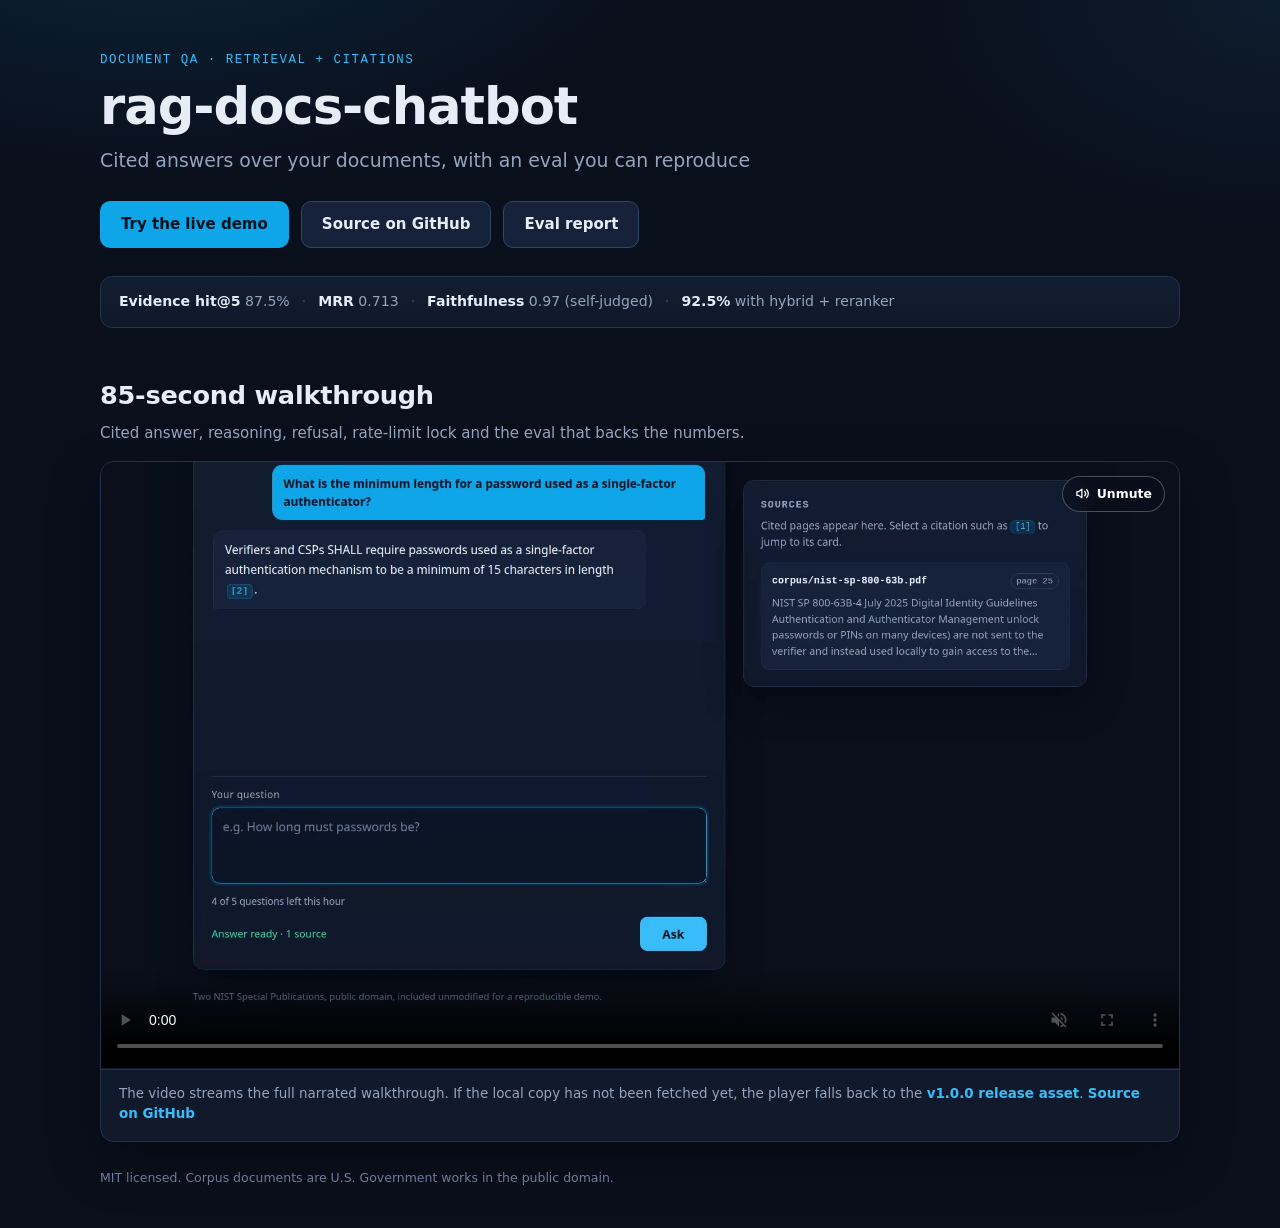
==== site/index.html @ 87f06bdf "feat: demo video tooling, README GIF and Pages demo site - scripts/demo/: record_demo.py (Playwright" ====
<!DOCTYPE html>
<html lang="en">
<head>
  <meta charset="UTF-8">
  <meta name="viewport" content="width=device-width, initial-scale=1.0">
  <title>rag-docs-chatbot</title>
  <meta name="description" content="Cited answers over your documents, with an eval you can reproduce. A document-QA app with retrieval, citations, refusals and a 40-question golden set.">
  <meta name="theme-color" content="#0a0f1c">
  <link rel="canonical" href="https://willowvibe.github.io/rag-docs-chatbot/">
  <meta property="og:type" content="website">
  <meta property="og:site_name" content="rag-docs-chatbot">
  <meta property="og:title" content="rag-docs-chatbot">
  <meta property="og:description" content="Cited answers over your documents, with an eval you can reproduce.">
  <meta property="og:url" content="https://willowvibe.github.io/rag-docs-chatbot/">
  <meta property="og:image" content="https://willowvibe.github.io/rag-docs-chatbot/assets/rag-docs-chatbot-demo-poster.jpg">
  <style>
    :root {
      --bg: #0a0f1c;
      --surface: #111a2c;
      --surface-raised: #162239;
      --field: #0b1526;
      --border: #23324d;
      --border-strong: #31456a;
      --text: #e6edf7;
      --muted: #93a4bf;
      --primary: #0ea5e9;
      --primary-strong: #38bdf8;
      --primary-soft: rgba(14, 165, 233, 0.14);
      --success: #34d399;
      --radius: 14px;
      --shadow: 0 18px 50px rgba(0, 0, 0, 0.35);
      --font: ui-sans-serif, system-ui, -apple-system, "Segoe UI", Roboto, Helvetica, Arial, sans-serif;
      --mono: ui-monospace, SFMono-Regular, Menlo, Consolas, "Liberation Mono", monospace;
    }

    *, *::before, *::after { box-sizing: border-box; }

    html {
      color-scheme: dark;
      scroll-behavior: smooth;
    }

    body {
      margin: 0;
      min-height: 100vh;
      padding: clamp(20px, 4vw, 56px) clamp(16px, 4vw, 48px) 40px;
      background:
        radial-gradient(900px 500px at 12% -10%, rgba(14, 165, 233, 0.16), transparent 60%),
        radial-gradient(700px 420px at 100% 0%, rgba(56, 189, 248, 0.08), transparent 55%),
        var(--bg);
      color: var(--text);
      font-family: var(--font);
      line-height: 1.55;
      -webkit-font-smoothing: antialiased;
    }

    a { color: var(--primary-strong); }

    :focus-visible {
      outline: 3px solid var(--primary-strong);
      outline-offset: 3px;
      border-radius: 6px;
    }

    .skip-link {
      position: absolute;
      left: 16px;
      top: -60px;
      z-index: 10;
      padding: 10px 14px;
      border-radius: 8px;
      background: var(--primary);
      color: #04121f;
      font-weight: 600;
      text-decoration: none;
    }

    .skip-link:focus { top: 16px; }

    .page {
      width: min(1080px, 100%);
      margin-inline: auto;
    }

    .masthead {
      margin-bottom: clamp(24px, 4vw, 40px);
    }

    .eyebrow {
      margin: 0 0 8px;
      color: var(--primary-strong);
      font-family: var(--mono);
      font-size: 0.78rem;
      letter-spacing: 0.12em;
      text-transform: uppercase;
    }

    h1 {
      margin: 0;
      font-size: clamp(2rem, 5vw, 3.2rem);
      line-height: 1.08;
      letter-spacing: -0.02em;
    }

    .lede {
      max-width: 62ch;
      margin: 12px 0 0;
      color: var(--muted);
      font-size: clamp(1rem, 1.6vw, 1.18rem);
      text-wrap: balance;
    }

    .actions {
      display: flex;
      flex-wrap: wrap;
      gap: 12px;
      margin-top: 26px;
    }

    .btn {
      display: inline-flex;
      align-items: center;
      justify-content: center;
      gap: 8px;
      padding: 11px 20px;
      border: 1px solid transparent;
      border-radius: 10px;
      font-size: 0.94rem;
      font-weight: 650;
      text-decoration: none;
      transition: background-color 120ms ease, border-color 120ms ease, transform 120ms ease;
    }

    .btn:hover { transform: translateY(-1px); }

    .btn-primary {
      background: var(--primary);
      color: #04121f;
    }

    .btn-primary:hover { background: var(--primary-strong); }

    .btn-secondary {
      border-color: var(--border-strong);
      background: var(--surface-raised);
      color: var(--text);
    }

    .btn-secondary:hover { border-color: var(--primary); }

    .results {
      display: flex;
      flex-wrap: wrap;
      gap: 8px 10px;
      align-items: center;
      margin: 28px 0 0;
      padding: 14px 18px;
      border: 1px solid var(--border);
      border-radius: 12px;
      background: linear-gradient(180deg, rgba(22, 34, 57, 0.72), rgba(17, 26, 44, 0.92));
      color: var(--muted);
      font-size: 0.88rem;
    }

    .results strong {
      color: var(--text);
      font-weight: 650;
    }

    .results .sep {
      color: var(--border-strong);
      font-family: var(--mono);
    }

    .demo-section {
      margin-top: clamp(28px, 5vw, 48px);
    }

    .section-head {
      margin-bottom: 16px;
    }

    .section-head h2 {
      margin: 0;
      font-size: clamp(1.25rem, 2.2vw, 1.6rem);
      letter-spacing: -0.01em;
    }

    .section-head p {
      margin: 6px 0 0;
      color: var(--muted);
      font-size: 0.94rem;
    }

    .demo-figure {
      margin: 0;
      border: 1px solid var(--border);
      border-radius: var(--radius);
      background: linear-gradient(180deg, rgba(22, 34, 57, 0.72), rgba(17, 26, 44, 0.92));
      box-shadow: var(--shadow);
      overflow: hidden;
    }

    .demo-frame {
      position: relative;
      aspect-ratio: 16 / 9;
      overflow: hidden;
      background: #0b1526;
    }

    .demo-video {
      display: block;
      width: 100%;
      height: 100%;
      object-fit: cover;
      background: #0b1526;
    }

    .play-overlay {
      position: absolute;
      inset: 0;
      display: flex;
      align-items: center;
      justify-content: center;
      background: radial-gradient(circle at center, rgba(10, 15, 28, 0.42), rgba(10, 15, 28, 0.05) 62%);
      pointer-events: none;
    }

    .play-overlay[hidden] { display: none; }

    .play-button {
      display: flex;
      flex-direction: column;
      align-items: center;
      gap: 10px;
      padding: 0;
      border: 0;
      background: none;
      color: #fff;
      cursor: pointer;
      pointer-events: auto;
    }

    .play-circle {
      display: flex;
      align-items: center;
      justify-content: center;
      width: 74px;
      height: 74px;
      border-radius: 50%;
      background: rgba(230, 237, 247, 0.96);
      color: #04121f;
      box-shadow: 0 18px 40px -12px rgba(0, 0, 0, 0.7);
      transition: transform 120ms ease, background-color 120ms ease;
    }

    .play-button:hover .play-circle {
      transform: scale(1.06);
      background: #fff;
    }

    .play-circle svg { margin-left: 3px; }

    .play-text {
      padding: 5px 12px;
      border-radius: 999px;
      background: rgba(10, 15, 28, 0.66);
      -webkit-backdrop-filter: blur(4px);
      backdrop-filter: blur(4px);
      font-size: 0.83rem;
      font-weight: 600;
      text-shadow: 0 1px 8px rgba(0, 0, 0, 0.7);
    }

    .unmute-btn {
      position: absolute;
      top: 14px;
      right: 14px;
      display: inline-flex;
      align-items: center;
      gap: 7px;
      padding: 7px 12px;
      border: 1px solid rgba(230, 237, 247, 0.28);
      border-radius: 999px;
      background: rgba(10, 15, 28, 0.66);
      -webkit-backdrop-filter: blur(6px);
      backdrop-filter: blur(6px);
      color: #fff;
      font: inherit;
      font-size: 0.78rem;
      font-weight: 600;
      cursor: pointer;
      transition: background-color 120ms ease;
    }

    .unmute-btn:hover { background: rgba(10, 15, 28, 0.86); }
    .unmute-btn[hidden] { display: none; }

    .demo-figure figcaption {
      padding: 14px 18px 16px;
      border-top: 1px solid var(--border);
      color: var(--muted);
      font-size: 0.84rem;
    }

    .demo-figure figcaption a {
      color: var(--primary-strong);
      font-weight: 600;
      text-decoration: none;
    }

    .demo-figure figcaption a:hover { text-decoration: underline; }

    .footnote {
      width: min(1080px, 100%);
      margin: 26px auto 0;
      color: #6b7c99;
      font-size: 0.78rem;
    }

    .footnote p { margin: 0; }

    @media (max-width: 640px) {
      .actions .btn { flex: 1 1 100%; }

      .demo-frame { aspect-ratio: 16 / 10; }

      .play-circle { width: 62px; height: 62px; }

      .unmute-btn { top: 10px; right: 10px; padding: 6px 10px; font-size: 0.72rem; }
    }

    @media (prefers-reduced-motion: reduce) {
      html { scroll-behavior: auto; }

      *, *::before, *::after {
        animation-duration: 0.001ms !important;
        animation-iteration-count: 1 !important;
        transition-duration: 0.001ms !important;
      }
    }
  </style>
</head>
<body>
  <a class="skip-link" href="#demo">Skip to the demo</a>

  <main class="page">
    <header class="masthead">
      <p class="eyebrow">Document QA &middot; retrieval + citations</p>
      <h1>rag-docs-chatbot</h1>
      <p class="lede">Cited answers over your documents, with an eval you can reproduce</p>

      <div class="actions">
        <a class="btn btn-primary" href="https://rag-docs-chatbot-three.vercel.app">Try the live demo</a>
        <a class="btn btn-secondary" href="https://github.com/willowvibe/rag-docs-chatbot">Source on GitHub</a>
        <a class="btn btn-secondary" href="https://github.com/willowvibe/rag-docs-chatbot/blob/main/eval/report.md">Eval report</a>
      </div>

      <div class="results" role="note" aria-label="Evaluation results">
        <span><strong>Evidence hit@5</strong> 87.5%</span>
        <span class="sep" aria-hidden="true">&middot;</span>
        <span><strong>MRR</strong> 0.713</span>
        <span class="sep" aria-hidden="true">&middot;</span>
        <span><strong>Faithfulness</strong> 0.97 (self-judged)</span>
        <span class="sep" aria-hidden="true">&middot;</span>
        <span><strong>92.5%</strong> with hybrid + reranker</span>
      </div>
    </header>

    <section id="demo" class="demo-section" aria-labelledby="demo-title">
      <div class="section-head">
        <h2 id="demo-title">85-second walkthrough</h2>
        <p>Cited answer, reasoning, refusal, rate-limit lock and the eval that backs the numbers.</p>
      </div>

      <figure class="demo-figure">
        <div class="demo-frame" id="demo-frame">
          <video
            class="demo-video"
            id="demo-video"
            autoplay
            muted
            playsinline
            controls
            preload="auto"
            poster="assets/rag-docs-chatbot-demo-poster.jpg"
            aria-label="Narrated rag-docs-chatbot walkthrough">
            <source src="assets/rag-docs-chatbot-demo.mp4" type="video/mp4">
            <source src="https://github.com/willowvibe/rag-docs-chatbot/releases/download/v1.0.0/rag-docs-chatbot-demo.mp4" type="video/mp4">
            Your browser cannot play this video.
            <a href="https://github.com/willowvibe/rag-docs-chatbot/releases/download/v1.0.0/rag-docs-chatbot-demo.mp4">Download the demo from the v1.0.0 release.</a>
          </video>

          <div class="play-overlay" id="play-overlay">
            <button class="play-button" id="play-button" type="button" aria-label="Play the demo with audio">
              <span class="play-circle">
                <svg width="26" height="26" viewBox="0 0 24 24" aria-hidden="true"><path d="M7 4.5v15l13-7.5-13-7.5Z" fill="currentColor"/></svg>
              </span>
              <span class="play-text">Play demo</span>
            </button>
          </div>

          <button class="unmute-btn" id="unmute-btn" type="button" aria-label="Unmute demo audio" hidden>
            <svg width="15" height="15" viewBox="0 0 24 24" fill="none" stroke="currentColor" stroke-width="2" stroke-linecap="round" stroke-linejoin="round" aria-hidden="true">
              <path d="M11 5 6 9H3v6h3l5 4V5Z"/>
              <path d="M15.5 8.5a5 5 0 0 1 0 7"/>
              <path d="M18.5 5.5a9 9 0 0 1 0 13"/>
            </svg>
            Unmute
          </button>
        </div>
        <figcaption>
          The video streams the full narrated walkthrough. If the local copy has not been
          fetched yet, the player falls back to the
          <a href="https://github.com/willowvibe/rag-docs-chatbot/releases/download/v1.0.0/rag-docs-chatbot-demo.mp4">v1.0.0 release asset</a>.
          <a href="https://github.com/willowvibe/rag-docs-chatbot">Source on GitHub</a>
        </figcaption>
      </figure>
    </section>
  </main>

  <footer class="footnote">
    <p>MIT licensed. Corpus documents are U.S. Government works in the public domain.</p>
  </footer>

  <script>
    (function () {
      'use strict';

      var video = document.getElementById('demo-video');
      if (!video) { return; }

      var frame = document.getElementById('demo-frame');
      var playOverlay = document.getElementById('play-overlay');
      var playButton = document.getElementById('play-button');
      var unmuteButton = document.getElementById('unmute-btn');
      var motionQuery = window.matchMedia ? window.matchMedia('(prefers-reduced-motion: reduce)') : null;
      var observer = null;

      function isPaused() {
        return video.paused || video.ended;
      }

      function syncPlayerState() {
        var paused = isPaused();
        if (playOverlay) { playOverlay.hidden = !paused; }
        if (unmuteButton) { unmuteButton.hidden = !(video.muted && !paused); }
        if (frame) { frame.classList.toggle('is-playing', !paused); }
      }

      function playVideo() {
        var attempt = video.play();
        if (attempt && typeof attempt.catch === 'function') {
          attempt.catch(function () { syncPlayerState(); });
        }
      }

      function stopAutoplay() {
        if (observer) {
          observer.disconnect();
          observer = null;
        }
        video.pause();
        syncPlayerState();
      }

      function startAutoplay() {
        if (observer) { return; }
        playVideo();
        if (typeof IntersectionObserver !== 'function') { return; }
        observer = new IntersectionObserver(function (entries) {
          entries.forEach(function (entry) {
            if (entry.isIntersecting) {
              playVideo();
            } else {
              video.pause();
            }
          });
        }, { threshold: 0.25 });
        observer.observe(video);
      }

      function playWithSound() {
        video.muted = false;
        video.volume = 1;
        playVideo();
        syncPlayerState();
      }

      if (playButton) {
        playButton.addEventListener('click', playWithSound);
      }

      if (unmuteButton) {
        unmuteButton.addEventListener('click', playWithSound);
      }

      ['play', 'pause', 'ended', 'volumechange', 'loadedmetadata'].forEach(function (eventName) {
        video.addEventListener(eventName, syncPlayerState);
      });

      function applyMotionPreference() {
        if (motionQuery && motionQuery.matches) {
          video.autoplay = false;
          stopAutoplay();
        } else {
          startAutoplay();
        }
      }

      applyMotionPreference();
      syncPlayerState();

      if (motionQuery) {
        if (typeof motionQuery.addEventListener === 'function') {
          motionQuery.addEventListener('change', applyMotionPreference);
        } else if (typeof motionQuery.addListener === 'function') {
          motionQuery.addListener(applyMotionPreference);
        }
      }
    })();
  </script>
</body>
</html>
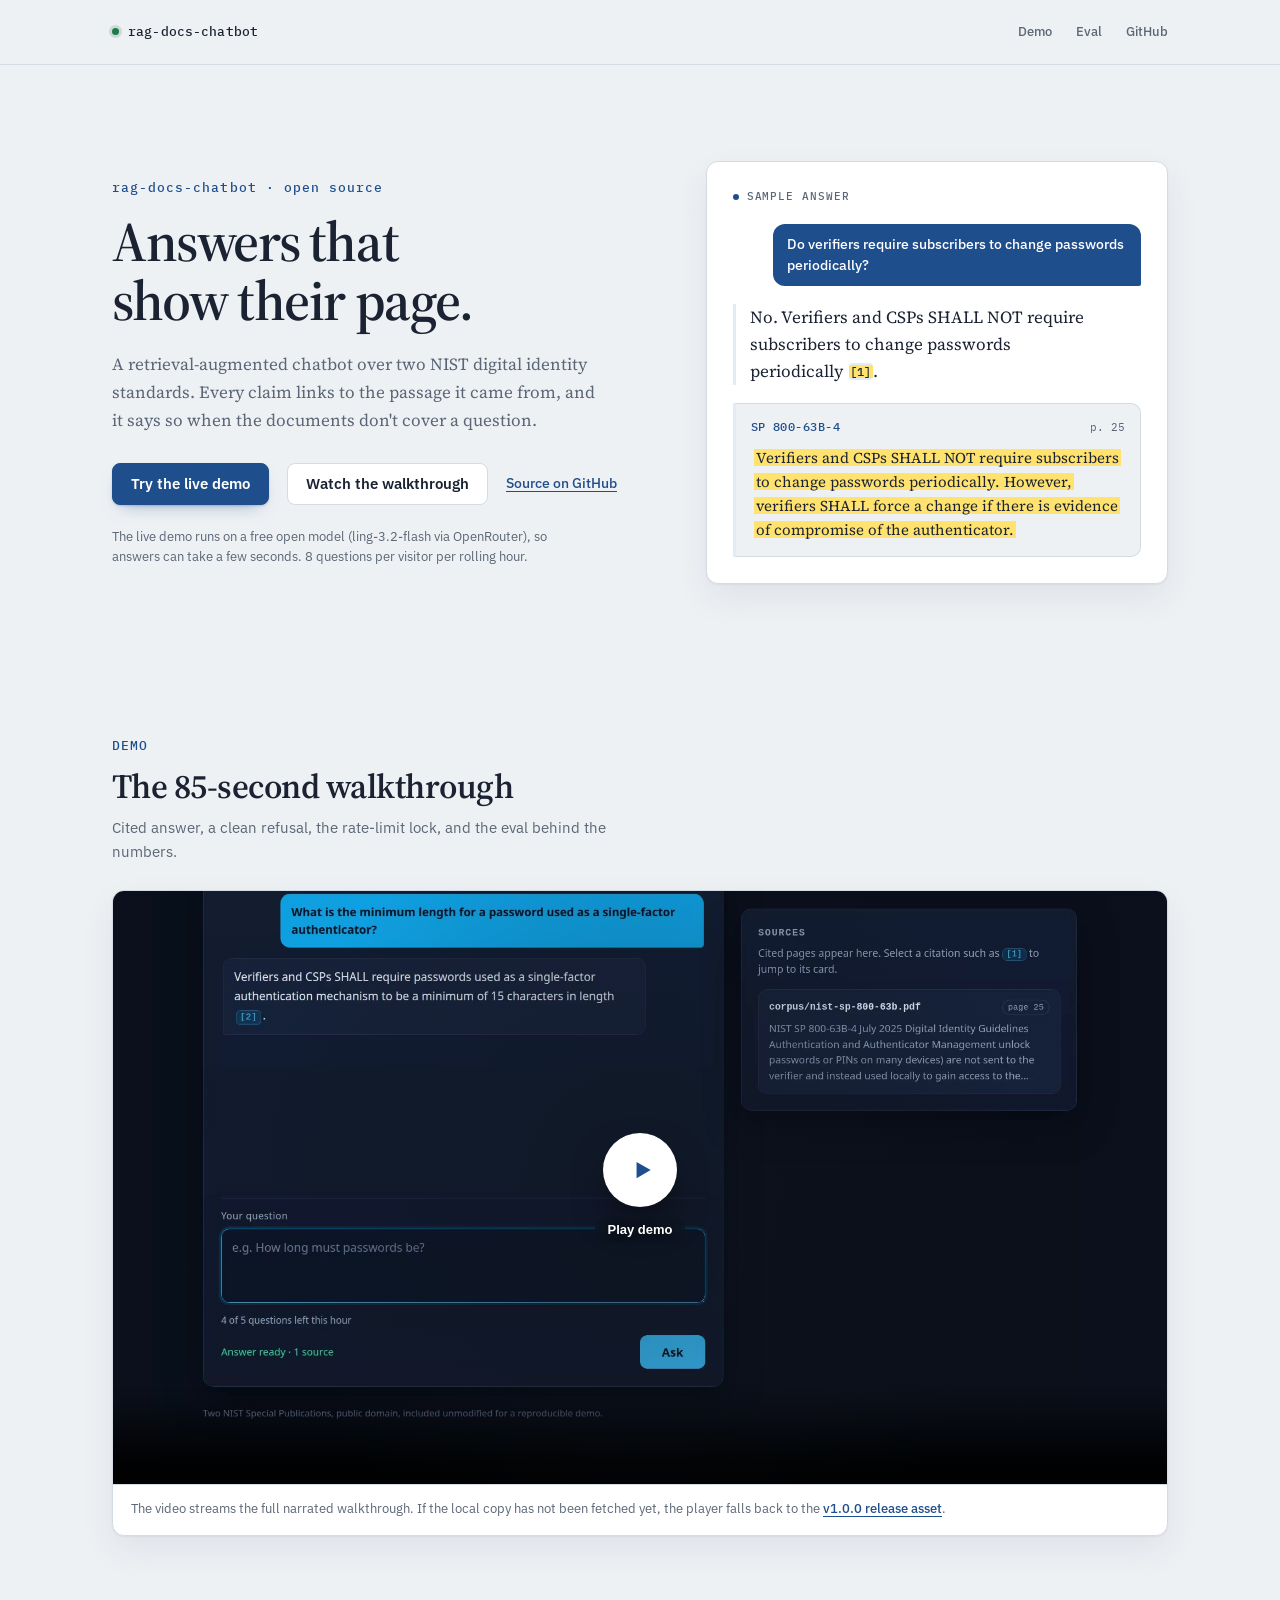
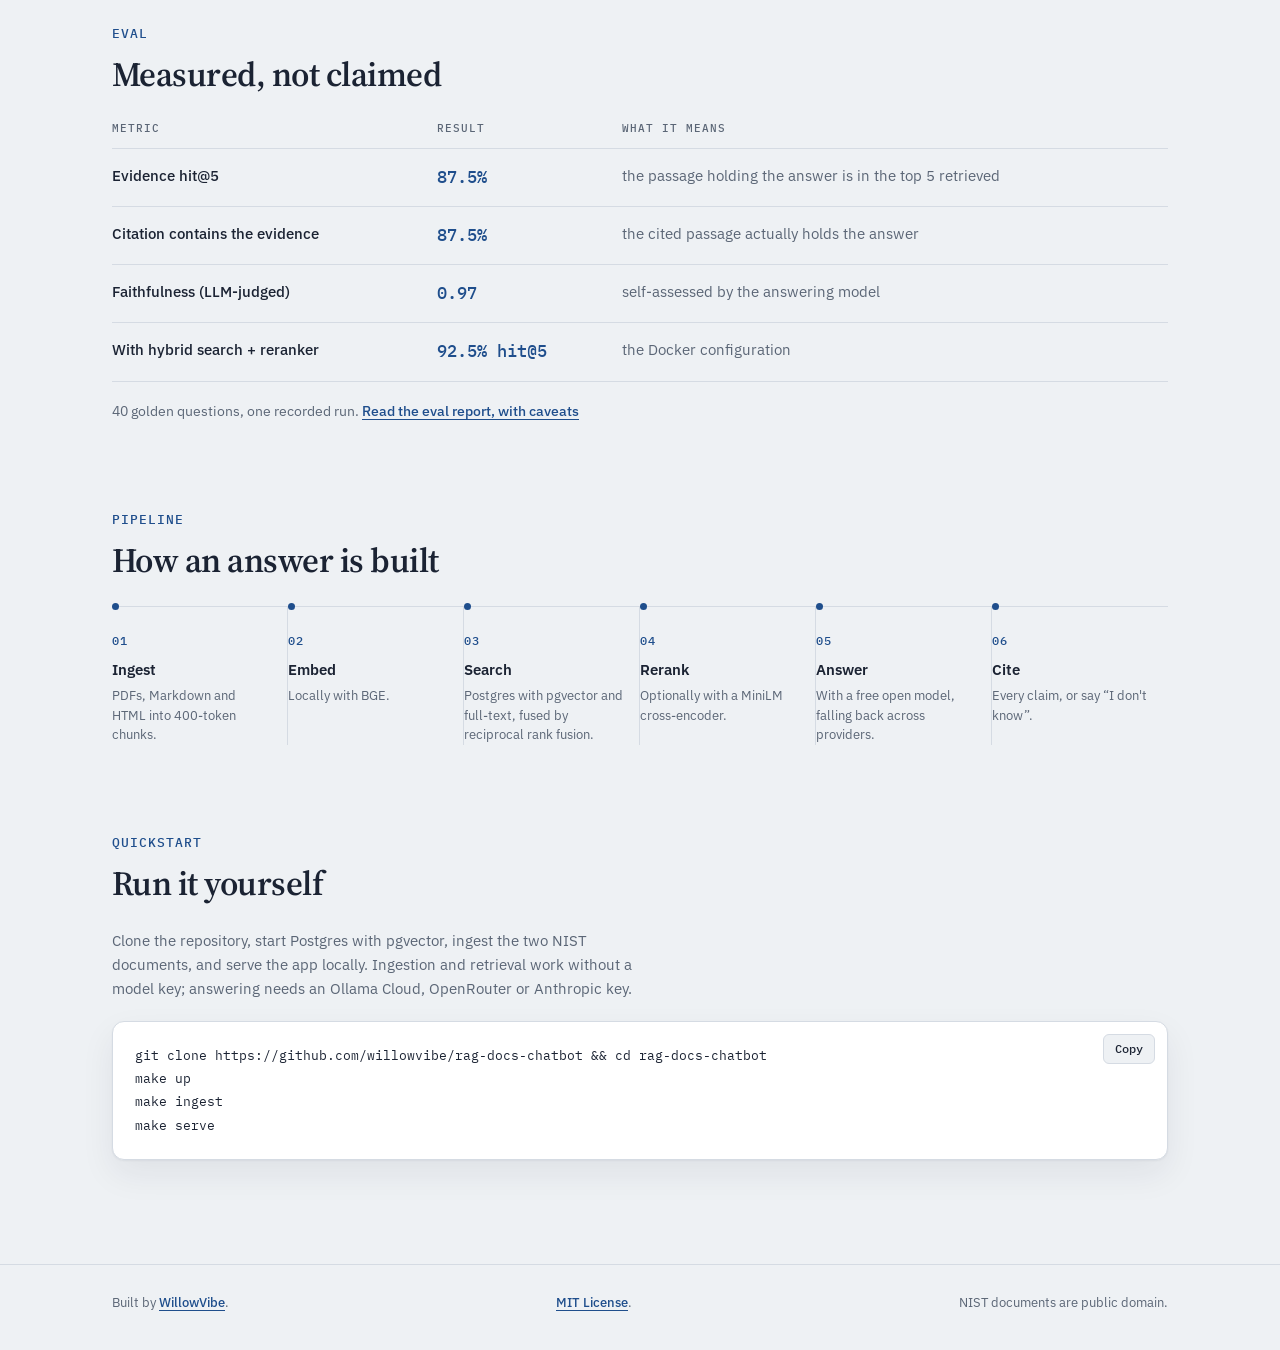
==== commit 489906ce: "feat: redesign the demo app and Pages site ("an annotated standards document") Replaces the generic " ====
--- a/site/index.html
+++ b/site/index.html
@@ -5,7 +5,8 @@
   <meta name="viewport" content="width=device-width, initial-scale=1.0">
   <title>rag-docs-chatbot</title>
   <meta name="description" content="Cited answers over your documents, with an eval you can reproduce. A document-QA app with retrieval, citations, refusals and a 40-question golden set.">
-  <meta name="theme-color" content="#0a0f1c">
+  <meta name="theme-color" content="#EEF1F4" media="(prefers-color-scheme: light)">
+  <meta name="theme-color" content="#10151F" media="(prefers-color-scheme: dark)">
   <link rel="canonical" href="https://willowvibe.github.io/rag-docs-chatbot/">
   <meta property="og:type" content="website">
   <meta property="og:site_name" content="rag-docs-chatbot">
@@ -13,108 +14,209 @@
   <meta property="og:description" content="Cited answers over your documents, with an eval you can reproduce.">
   <meta property="og:url" content="https://willowvibe.github.io/rag-docs-chatbot/">
   <meta property="og:image" content="https://willowvibe.github.io/rag-docs-chatbot/assets/rag-docs-chatbot-demo-poster.jpg">
+  <link href="https://fonts.googleapis.com/css2?family=IBM+Plex+Mono:wght@400;500&family=IBM+Plex+Sans:wght@400;500;600&family=Source+Serif+4:opsz,wght@8..60,400;8..60,600&display=swap" rel="stylesheet">
   <style>
     :root {
-      --bg: #0a0f1c;
-      --surface: #111a2c;
-      --surface-raised: #162239;
-      --field: #0b1526;
-      --border: #23324d;
-      --border-strong: #31456a;
-      --text: #e6edf7;
-      --muted: #93a4bf;
-      --primary: #0ea5e9;
-      --primary-strong: #38bdf8;
-      --primary-soft: rgba(14, 165, 233, 0.14);
-      --success: #34d399;
-      --radius: 14px;
-      --shadow: 0 18px 50px rgba(0, 0, 0, 0.35);
-      --font: ui-sans-serif, system-ui, -apple-system, "Segoe UI", Roboto, Helvetica, Arial, sans-serif;
-      --mono: ui-monospace, SFMono-Regular, Menlo, Consolas, "Liberation Mono", monospace;
+      color-scheme: light;
+      --paper: #EEF1F4;
+      --surface: #FFFFFF;
+      --ink: #1B2333;
+      --muted: #5B6676;
+      --rule: #D5DBE3;
+      --blue: #1F4E8C;
+      --blue-soft: #E3EBF6;
+      --highlight: #FFE36E;
+      --ok: #1E7A4C;
+
+      --serif: "Source Serif 4", "Source Serif Pro", Georgia, "Times New Roman", serif;
+      --sans: "IBM Plex Sans", ui-sans-serif, system-ui, -apple-system, "Segoe UI", Roboto, Helvetica, Arial, sans-serif;
+      --mono: "IBM Plex Mono", ui-monospace, SFMono-Regular, Menlo, Consolas, "Liberation Mono", monospace;
+
+      --max-width: 1120px;
+      --radius: 12px;
+      --shadow: 0 1px 2px rgba(27, 35, 51, 0.05), 0 14px 34px rgba(27, 35, 51, 0.07);
+    }
+
+    @media (prefers-color-scheme: dark) {
+      :root {
+        color-scheme: dark;
+        --paper: #10151F;
+        --surface: #171E2B;
+        --ink: #E6EAF0;
+        --muted: #9AA6B8;
+        --rule: #2A3446;
+        --blue: #7FA8E8;
+        --blue-soft: #1C2B44;
+        --highlight: rgba(232, 197, 71, 0.35);
+        --ok: #5CC48D;
+        --shadow: 0 1px 2px rgba(0, 0, 0, 0.3), 0 18px 40px rgba(0, 0, 0, 0.35);
+      }
     }
 
     *, *::before, *::after { box-sizing: border-box; }
 
     html {
-      color-scheme: dark;
       scroll-behavior: smooth;
+      -webkit-text-size-adjust: 100%;
     }
 
     body {
       margin: 0;
       min-height: 100vh;
-      padding: clamp(20px, 4vw, 56px) clamp(16px, 4vw, 48px) 40px;
-      background:
-        radial-gradient(900px 500px at 12% -10%, rgba(14, 165, 233, 0.16), transparent 60%),
-        radial-gradient(700px 420px at 100% 0%, rgba(56, 189, 248, 0.08), transparent 55%),
-        var(--bg);
-      color: var(--text);
-      font-family: var(--font);
-      line-height: 1.55;
+      background: var(--paper);
+      color: var(--ink);
+      font-family: var(--sans);
+      font-size: 15px;
+      line-height: 1.6;
       -webkit-font-smoothing: antialiased;
-    }
-
-    a { color: var(--primary-strong); }
+      text-rendering: optimizeLegibility;
+    }
+
+    a {
+      color: var(--blue);
+      text-underline-offset: 3px;
+      text-decoration-thickness: 1px;
+    }
+
+    a:hover { text-decoration-thickness: 2px; }
+
+    img, svg, video { max-width: 100%; }
 
     :focus-visible {
-      outline: 3px solid var(--primary-strong);
+      outline: 2px solid var(--blue);
       outline-offset: 3px;
-      border-radius: 6px;
+      border-radius: 4px;
+    }
+
+    .sr-only {
+      position: absolute;
+      width: 1px;
+      height: 1px;
+      padding: 0;
+      margin: -1px;
+      overflow: hidden;
+      clip: rect(0, 0, 0, 0);
+      white-space: nowrap;
+      border: 0;
     }
 
     .skip-link {
       position: absolute;
       left: 16px;
-      top: -60px;
-      z-index: 10;
+      top: -70px;
+      z-index: 20;
       padding: 10px 14px;
       border-radius: 8px;
-      background: var(--primary);
-      color: #04121f;
+      background: var(--blue);
+      color: #fff;
       font-weight: 600;
       text-decoration: none;
     }
 
-    .skip-link:focus { top: 16px; }
-
-    .page {
-      width: min(1080px, 100%);
+    .skip-link:focus { top: 14px; }
+
+    .container {
+      width: min(var(--max-width), 100%);
       margin-inline: auto;
-    }
-
-    .masthead {
-      margin-bottom: clamp(24px, 4vw, 40px);
-    }
-
-    .eyebrow {
-      margin: 0 0 8px;
-      color: var(--primary-strong);
+      padding-inline: clamp(20px, 4vw, 32px);
+    }
+
+    /* ---------- Header ---------- */
+
+    .site-header {
+      border-bottom: 1px solid var(--rule);
+      background: var(--paper);
+    }
+
+    .header-inner {
+      display: flex;
+      align-items: center;
+      justify-content: space-between;
+      gap: 20px;
+      min-height: 64px;
+    }
+
+    .brand {
+      display: inline-flex;
+      align-items: center;
+      gap: 9px;
+      color: var(--ink);
       font-family: var(--mono);
-      font-size: 0.78rem;
-      letter-spacing: 0.12em;
-      text-transform: uppercase;
+      font-size: 13px;
+      font-weight: 500;
+      letter-spacing: 0.01em;
+      text-decoration: none;
+      white-space: nowrap;
+    }
+
+    .brand-dot {
+      width: 7px;
+      height: 7px;
+      border-radius: 50%;
+      background: var(--ok);
+      box-shadow: 0 0 0 3px color-mix(in srgb, var(--ok) 18%, transparent);
+    }
+
+    .header-nav {
+      display: flex;
+      align-items: center;
+      gap: clamp(12px, 2.4vw, 24px);
+      font-size: 13px;
+      font-weight: 500;
+    }
+
+    .header-nav a {
+      color: var(--muted);
+      text-decoration: none;
+    }
+
+    .header-nav a:hover { color: var(--ink); }
+
+    /* ---------- Hero ---------- */
+
+    .hero {
+      display: grid;
+      grid-template-columns: minmax(0, 1.06fr) minmax(0, 0.94fr);
+      align-items: center;
+      gap: clamp(36px, 6vw, 72px);
+      padding-block: clamp(52px, 8vw, 96px) clamp(36px, 5vw, 64px);
+    }
+
+    .eyebrow,
+    .kicker {
+      margin: 0;
+      color: var(--blue);
+      font-family: var(--mono);
+      font-size: 13px;
+      font-weight: 500;
+      letter-spacing: 0.08em;
     }
 
     h1 {
-      margin: 0;
-      font-size: clamp(2rem, 5vw, 3.2rem);
-      line-height: 1.08;
-      letter-spacing: -0.02em;
-    }
-
-    .lede {
-      max-width: 62ch;
-      margin: 12px 0 0;
+      margin: 14px 0 0;
+      font-family: var(--serif);
+      font-size: clamp(40px, 6.4vw, 56px);
+      font-weight: 600;
+      line-height: 1.05;
+      letter-spacing: -0.025em;
+      text-wrap: balance;
+    }
+
+    .hero-lede {
+      max-width: 54ch;
+      margin: 20px 0 0;
+      font-family: var(--serif);
+      font-size: 17px;
+      line-height: 1.65;
       color: var(--muted);
-      font-size: clamp(1rem, 1.6vw, 1.18rem);
-      text-wrap: balance;
     }
 
     .actions {
       display: flex;
       flex-wrap: wrap;
-      gap: 12px;
-      margin-top: 26px;
+      align-items: center;
+      gap: 12px 18px;
+      margin-top: 28px;
     }
 
     .btn {
@@ -122,81 +224,216 @@
       align-items: center;
       justify-content: center;
       gap: 8px;
-      padding: 11px 20px;
+      padding: 11px 18px;
       border: 1px solid transparent;
-      border-radius: 10px;
-      font-size: 0.94rem;
-      font-weight: 650;
+      border-radius: 8px;
+      font-family: var(--sans);
+      font-size: 15px;
+      font-weight: 600;
+      line-height: 1.2;
       text-decoration: none;
-      transition: background-color 120ms ease, border-color 120ms ease, transform 120ms ease;
+      cursor: pointer;
+      transition: background-color 120ms ease, border-color 120ms ease, transform 120ms ease, box-shadow 120ms ease;
     }
 
     .btn:hover { transform: translateY(-1px); }
 
     .btn-primary {
-      background: var(--primary);
-      color: #04121f;
-    }
-
-    .btn-primary:hover { background: var(--primary-strong); }
+      background: #1F4E8C;
+      border-color: #1F4E8C;
+      color: #FFFFFF;
+      box-shadow: 0 1px 2px rgba(31, 78, 140, 0.22), 0 8px 18px -10px rgba(31, 78, 140, 0.55);
+    }
+
+    .btn-primary:hover { background: #183F72; border-color: #183F72; }
 
     .btn-secondary {
-      border-color: var(--border-strong);
-      background: var(--surface-raised);
-      color: var(--text);
-    }
-
-    .btn-secondary:hover { border-color: var(--primary); }
-
-    .results {
+      background: var(--surface);
+      border-color: var(--rule);
+      color: var(--ink);
+    }
+
+    .btn-secondary:hover { border-color: var(--blue); }
+
+    .text-link {
+      color: var(--blue);
+      font-size: 14px;
+      font-weight: 500;
+      text-decoration: underline;
+      text-decoration-thickness: 1px;
+      text-underline-offset: 3px;
+    }
+
+    .hero-note {
+      max-width: 58ch;
+      margin: 22px 0 0;
+      color: var(--muted);
+      font-size: 13px;
+      line-height: 1.55;
+    }
+
+    /* ---------- Hero specimen ---------- */
+
+    .specimen {
       display: flex;
-      flex-wrap: wrap;
-      gap: 8px 10px;
+      flex-direction: column;
+      gap: 18px;
+      padding: clamp(18px, 3vw, 26px);
+      border: 1px solid var(--rule);
+      border-radius: var(--radius);
+      background: var(--surface);
+      box-shadow: var(--shadow);
+    }
+
+    .specimen-label {
+      display: flex;
       align-items: center;
-      margin: 28px 0 0;
-      padding: 14px 18px;
-      border: 1px solid var(--border);
-      border-radius: 12px;
-      background: linear-gradient(180deg, rgba(22, 34, 57, 0.72), rgba(17, 26, 44, 0.92));
+      gap: 8px;
+      margin: 0;
       color: var(--muted);
-      font-size: 0.88rem;
-    }
-
-    .results strong {
-      color: var(--text);
-      font-weight: 650;
-    }
-
-    .results .sep {
-      color: var(--border-strong);
       font-family: var(--mono);
-    }
-
-    .demo-section {
-      margin-top: clamp(28px, 5vw, 48px);
-    }
+      font-size: 11px;
+      font-weight: 500;
+      letter-spacing: 0.09em;
+      text-transform: uppercase;
+    }
+
+    .specimen-label::before {
+      content: "";
+      width: 6px;
+      height: 6px;
+      border-radius: 50%;
+      background: var(--blue);
+    }
+
+    .bubble {
+      align-self: flex-end;
+      max-width: 90%;
+      padding: 10px 14px;
+      border-radius: 12px 12px 2px 12px;
+      background: #1F4E8C;
+      color: #FFFFFF;
+      font-family: var(--sans);
+      font-size: 14px;
+      font-weight: 500;
+      line-height: 1.5;
+    }
+
+    .specimen-answer {
+      padding-left: 14px;
+      border-left: 3px solid var(--blue-soft);
+    }
+
+    .specimen-answer p {
+      margin: 0;
+      font-family: var(--serif);
+      font-size: 17px;
+      line-height: 1.6;
+      color: var(--ink);
+    }
+
+    .citation-pill {
+      display: inline-block;
+      margin-left: 2px;
+      padding: 1px 6px 2px;
+      border-radius: 4px;
+      background-color: var(--blue-soft);
+      color: var(--blue);
+      font-family: var(--mono);
+      font-size: 12px;
+      font-weight: 500;
+      line-height: 1.3;
+      vertical-align: 1px;
+    }
+
+    .slip {
+      padding: 13px 15px;
+      border: 1px solid var(--rule);
+      border-left: 3px solid var(--blue-soft);
+      border-radius: 0 10px 10px 0;
+      background: var(--paper);
+    }
+
+    .slip-top {
+      display: flex;
+      align-items: baseline;
+      justify-content: space-between;
+      gap: 12px;
+      margin-bottom: 8px;
+    }
+
+    .slip-code {
+      font-family: var(--mono);
+      font-size: 12px;
+      font-weight: 500;
+      letter-spacing: 0.04em;
+      color: var(--blue);
+    }
+
+    .slip-page {
+      font-family: var(--mono);
+      font-size: 11px;
+      color: var(--muted);
+      white-space: nowrap;
+    }
+
+    .slip-excerpt {
+      margin: 0;
+      padding: 1px 3px;
+      font-family: var(--serif);
+      font-size: 15px;
+      line-height: 1.6;
+      color: var(--muted);
+    }
+
+    /* Signature highlighter sweep */
+    /* Inline element + box-decoration-break: one marker stroke per wrapped line. */
+    .sweep {
+      padding: 0.05em 0.15em;
+      background-image: linear-gradient(
+        transparent 12%, var(--highlight) 12%, var(--highlight) 88%, transparent 88%
+      );
+      background-repeat: no-repeat;
+      background-position: left center;
+      background-size: 0% 100%;
+      transition: background-size 620ms cubic-bezier(0.22, 0.7, 0.2, 1), color 300ms ease;
+      -webkit-box-decoration-break: clone;
+      box-decoration-break: clone;
+    }
+
+    .sweep.is-lit { background-size: 100% 100%; color: var(--ink); }
+
+    /* ---------- Sections ---------- */
+
+    .section { padding-top: clamp(56px, 8vw, 88px); }
 
     .section-head {
-      margin-bottom: 16px;
+      max-width: 62ch;
+      margin-bottom: 26px;
     }
 
     .section-head h2 {
+      margin: 10px 0 0;
+      font-family: var(--serif);
+      font-size: clamp(26px, 3.6vw, 34px);
+      font-weight: 600;
+      line-height: 1.15;
+      letter-spacing: -0.015em;
+    }
+
+    .section-caption {
+      margin: 10px 0 0;
+      color: var(--muted);
+      font-size: 15px;
+    }
+
+    /* ---------- Demo player ---------- */
+
+    .player {
       margin: 0;
-      font-size: clamp(1.25rem, 2.2vw, 1.6rem);
-      letter-spacing: -0.01em;
-    }
-
-    .section-head p {
-      margin: 6px 0 0;
-      color: var(--muted);
-      font-size: 0.94rem;
-    }
-
-    .demo-figure {
-      margin: 0;
-      border: 1px solid var(--border);
+      border: 1px solid var(--rule);
       border-radius: var(--radius);
-      background: linear-gradient(180deg, rgba(22, 34, 57, 0.72), rgba(17, 26, 44, 0.92));
+      background: var(--surface);
       box-shadow: var(--shadow);
       overflow: hidden;
     }
@@ -205,7 +442,7 @@
       position: relative;
       aspect-ratio: 16 / 9;
       overflow: hidden;
-      background: #0b1526;
+      background: #10151F;
     }
 
     .demo-video {
@@ -213,7 +450,7 @@
       width: 100%;
       height: 100%;
       object-fit: cover;
-      background: #0b1526;
+      background: #10151F;
     }
 
     .play-overlay {
@@ -222,7 +459,7 @@
       display: flex;
       align-items: center;
       justify-content: center;
-      background: radial-gradient(circle at center, rgba(10, 15, 28, 0.42), rgba(10, 15, 28, 0.05) 62%);
+      background: radial-gradient(circle at center, rgba(16, 21, 31, 0.42), rgba(16, 21, 31, 0.04) 64%);
       pointer-events: none;
     }
 
@@ -248,15 +485,15 @@
       width: 74px;
       height: 74px;
       border-radius: 50%;
-      background: rgba(230, 237, 247, 0.96);
-      color: #04121f;
+      background: #FFFFFF;
+      color: #1F4E8C;
       box-shadow: 0 18px 40px -12px rgba(0, 0, 0, 0.7);
       transition: transform 120ms ease, background-color 120ms ease;
     }
 
     .play-button:hover .play-circle {
       transform: scale(1.06);
-      background: #fff;
+      background: #F4F7FB;
     }
 
     .play-circle svg { margin-left: 3px; }
@@ -264,10 +501,10 @@
     .play-text {
       padding: 5px 12px;
       border-radius: 999px;
-      background: rgba(10, 15, 28, 0.66);
+      background: rgba(16, 21, 31, 0.68);
       -webkit-backdrop-filter: blur(4px);
       backdrop-filter: blur(4px);
-      font-size: 0.83rem;
+      font-size: 13px;
       font-weight: 600;
       text-shadow: 0 1px 8px rgba(0, 0, 0, 0.7);
     }
@@ -280,54 +517,323 @@
       align-items: center;
       gap: 7px;
       padding: 7px 12px;
-      border: 1px solid rgba(230, 237, 247, 0.28);
+      border: 1px solid rgba(255, 255, 255, 0.28);
       border-radius: 999px;
-      background: rgba(10, 15, 28, 0.66);
+      background: rgba(16, 21, 31, 0.68);
       -webkit-backdrop-filter: blur(6px);
       backdrop-filter: blur(6px);
-      color: #fff;
+      color: #FFFFFF;
       font: inherit;
-      font-size: 0.78rem;
+      font-size: 12px;
       font-weight: 600;
       cursor: pointer;
       transition: background-color 120ms ease;
     }
 
-    .unmute-btn:hover { background: rgba(10, 15, 28, 0.86); }
+    .unmute-btn:hover { background: rgba(16, 21, 31, 0.88); }
     .unmute-btn[hidden] { display: none; }
 
-    .demo-figure figcaption {
+    .player figcaption {
       padding: 14px 18px 16px;
-      border-top: 1px solid var(--border);
+      border-top: 1px solid var(--rule);
       color: var(--muted);
-      font-size: 0.84rem;
-    }
-
-    .demo-figure figcaption a {
-      color: var(--primary-strong);
+      font-size: 13px;
+    }
+
+    .player figcaption a {
+      color: var(--blue);
+      font-weight: 500;
+    }
+
+    /* ---------- Ledger ---------- */
+
+    .ledger-wrap { overflow-x: auto; }
+
+    .ledger {
+      width: 100%;
+      border-collapse: collapse;
+      font-size: 15px;
+    }
+
+    .ledger th {
+      padding: 0 18px 10px 0;
+      border-bottom: 1px solid var(--rule);
+      color: var(--muted);
+      font-family: var(--mono);
+      font-size: 11px;
+      font-weight: 500;
+      letter-spacing: 0.09em;
+      text-align: left;
+      text-transform: uppercase;
+    }
+
+    .ledger th:last-child,
+    .ledger td:last-child { padding-right: 0; }
+
+    .ledger td {
+      padding: 15px 18px 15px 0;
+      border-bottom: 1px solid var(--rule);
+      vertical-align: top;
+    }
+
+    .ledger td:first-child {
+      color: var(--ink);
+      font-weight: 500;
+    }
+
+    .ledger .result {
+      color: var(--blue);
+      font-family: var(--mono);
+      font-size: 17px;
+      font-weight: 500;
+      white-space: nowrap;
+    }
+
+    .ledger .meaning { color: var(--muted); }
+
+    .ledger-note {
+      margin: 18px 0 0;
+      color: var(--muted);
+      font-size: 14px;
+    }
+
+    .ledger-note a { font-weight: 500; }
+
+    /* ---------- Steps ---------- */
+
+    .steps {
+      display: grid;
+      grid-template-columns: repeat(6, minmax(0, 1fr));
+      gap: 0;
+      margin: 0;
+      padding: 0;
+      list-style: none;
+      border-top: 1px solid var(--rule);
+    }
+
+    .steps li {
+      position: relative;
+      padding: 24px 16px 0 0;
+      border-right: 1px solid var(--rule);
+    }
+
+    .steps li:last-child {
+      padding-right: 0;
+      border-right: 0;
+    }
+
+    .steps li::before {
+      content: "";
+      position: absolute;
+      top: -4px;
+      left: 0;
+      width: 7px;
+      height: 7px;
+      border-radius: 50%;
+      background: var(--blue);
+    }
+
+    .step-num {
+      display: block;
+      margin-bottom: 10px;
+      color: var(--blue);
+      font-family: var(--mono);
+      font-size: 12px;
+      font-weight: 500;
+      letter-spacing: 0.06em;
+    }
+
+    .steps h3 {
+      margin: 0 0 6px;
+      font-family: var(--sans);
+      font-size: 15px;
       font-weight: 600;
-      text-decoration: none;
-    }
-
-    .demo-figure figcaption a:hover { text-decoration: underline; }
-
-    .footnote {
-      width: min(1080px, 100%);
-      margin: 26px auto 0;
-      color: #6b7c99;
-      font-size: 0.78rem;
-    }
-
-    .footnote p { margin: 0; }
+      line-height: 1.35;
+    }
+
+    .steps p {
+      margin: 0;
+      color: var(--muted);
+      font-size: 13px;
+      line-height: 1.5;
+    }
+
+    /* ---------- Quickstart ---------- */
+
+    .run-lede {
+      max-width: 62ch;
+      margin: 0 0 20px;
+      color: var(--muted);
+      font-size: 15px;
+    }
+
+    .code-card {
+      position: relative;
+      border: 1px solid var(--rule);
+      border-radius: var(--radius);
+      background: var(--surface);
+      box-shadow: var(--shadow);
+    }
+
+    .code-card pre {
+      margin: 0;
+      padding: 22px 96px 22px 22px;
+      overflow-x: auto;
+      font-family: var(--mono);
+      font-size: 13px;
+      line-height: 1.8;
+      color: var(--ink);
+      tab-size: 2;
+    }
+
+    .code-card code { font-family: inherit; }
+
+    .copy-btn {
+      position: absolute;
+      top: 12px;
+      right: 12px;
+      padding: 6px 11px;
+      border: 1px solid var(--rule);
+      border-radius: 6px;
+      background: var(--paper);
+      color: var(--ink);
+      font-family: var(--mono);
+      font-size: 12px;
+      font-weight: 500;
+      line-height: 1.4;
+      cursor: pointer;
+      transition: border-color 120ms ease, background-color 120ms ease;
+    }
+
+    .copy-btn:hover { border-color: var(--blue); }
+
+    /* ---------- Footer ---------- */
+
+    .site-footer {
+      margin-top: clamp(64px, 9vw, 104px);
+      border-top: 1px solid var(--rule);
+    }
+
+    .footer-inner {
+      display: flex;
+      flex-wrap: wrap;
+      align-items: baseline;
+      justify-content: space-between;
+      gap: 12px 28px;
+      padding-block: 28px 36px;
+      color: var(--muted);
+      font-size: 13px;
+    }
+
+    .footer-inner p { margin: 0; }
+    .footer-inner a { font-weight: 500; }
+
+    /* ---------- Responsive ---------- */
+
+    @media (max-width: 900px) {
+      .hero {
+        grid-template-columns: minmax(0, 1fr);
+        gap: 40px;
+        padding-block: 48px 36px;
+      }
+
+      .specimen { max-width: 620px; }
+    }
+
+    @media (max-width: 860px) {
+      .steps {
+        grid-template-columns: 1fr;
+        border-top: 0;
+        border-left: 1px solid var(--rule);
+      }
+
+      .steps li {
+        padding: 0 0 26px 22px;
+        border-right: 0;
+      }
+
+      .steps li:last-child { padding-bottom: 0; }
+
+      .steps li::before {
+        top: 5px;
+        left: -4px;
+      }
+    }
 
     @media (max-width: 640px) {
+      .header-nav a:first-child { display: none; }
+
+      .actions { align-items: stretch; }
+
       .actions .btn { flex: 1 1 100%; }
 
+      .text-link { padding-block: 2px; }
+
       .demo-frame { aspect-ratio: 16 / 10; }
 
       .play-circle { width: 62px; height: 62px; }
-
-      .unmute-btn { top: 10px; right: 10px; padding: 6px 10px; font-size: 0.72rem; }
+      .play-circle svg { width: 22px; height: 22px; }
+
+      .unmute-btn { top: 10px; right: 10px; padding: 6px 10px; font-size: 11px; }
+
+      .ledger-wrap { overflow-x: visible; }
+
+      .ledger thead {
+        position: absolute;
+        width: 1px;
+        height: 1px;
+        padding: 0;
+        margin: -1px;
+        overflow: hidden;
+        clip: rect(0, 0, 0, 0);
+        white-space: nowrap;
+        border: 0;
+      }
+
+      .ledger,
+      .ledger tbody,
+      .ledger tr,
+      .ledger td {
+        display: block;
+        width: 100%;
+      }
+
+      .ledger tr {
+        padding: 16px 0;
+        border-bottom: 1px solid var(--rule);
+      }
+
+      .ledger td {
+        padding: 0 0 6px;
+        border-bottom: 0;
+      }
+
+      .ledger td:last-child { padding-bottom: 0; }
+
+      .ledger td::before {
+        content: attr(data-label);
+        display: block;
+        margin-bottom: 2px;
+        color: var(--muted);
+        font-family: var(--mono);
+        font-size: 10px;
+        font-weight: 500;
+        letter-spacing: 0.09em;
+        text-transform: uppercase;
+      }
+
+      .code-card pre {
+        padding: 54px 18px 20px;
+        font-size: 12px;
+      }
+
+      .copy-btn { top: 10px; right: 10px; }
+    }
+
+    @media (max-width: 380px) {
+      .brand { font-size: 12px; }
+      .header-nav { gap: 12px; font-size: 12px; }
+      .bubble { max-width: 100%; }
     }
 
     @media (prefers-reduced-motion: reduce) {
@@ -338,42 +844,73 @@
         animation-iteration-count: 1 !important;
         transition-duration: 0.001ms !important;
       }
+
+      .sweep { background-size: 100% 100%; }
     }
   </style>
 </head>
 <body>
   <a class="skip-link" href="#demo">Skip to the demo</a>
 
-  <main class="page">
-    <header class="masthead">
-      <p class="eyebrow">Document QA &middot; retrieval + citations</p>
-      <h1>rag-docs-chatbot</h1>
-      <p class="lede">Cited answers over your documents, with an eval you can reproduce</p>
-
-      <div class="actions">
-        <a class="btn btn-primary" href="https://rag-docs-chatbot-three.vercel.app">Try the live demo</a>
-        <a class="btn btn-secondary" href="https://github.com/willowvibe/rag-docs-chatbot">Source on GitHub</a>
-        <a class="btn btn-secondary" href="https://github.com/willowvibe/rag-docs-chatbot/blob/main/eval/report.md">Eval report</a>
+  <header class="site-header">
+    <div class="container header-inner">
+      <a class="brand" href="#top">
+        <span class="brand-dot" aria-hidden="true"></span>
+        rag-docs-chatbot
+      </a>
+      <nav class="header-nav" aria-label="Primary">
+        <a href="#demo">Demo</a>
+        <a href="#measured">Eval</a>
+        <a href="https://github.com/willowvibe/rag-docs-chatbot">GitHub</a>
+      </nav>
+    </div>
+  </header>
+
+  <main id="top">
+    <section class="hero container" aria-labelledby="hero-title">
+      <div class="hero-copy">
+        <p class="eyebrow">rag-docs-chatbot · open source</p>
+        <h1 id="hero-title">Answers that show their page.</h1>
+        <p class="hero-lede">A retrieval-augmented chatbot over two NIST digital identity standards. Every claim links to the passage it came from, and it says so when the documents don't cover a question.</p>
+
+        <div class="actions">
+          <a class="btn btn-primary" href="https://rag-docs-chatbot-three.vercel.app">Try the live demo</a>
+          <a class="btn btn-secondary" href="#demo">Watch the walkthrough</a>
+          <a class="text-link" href="https://github.com/willowvibe/rag-docs-chatbot">Source on GitHub</a>
+        </div>
+
+        <p class="hero-note">The live demo runs on a free open model (ling-3.2-flash via OpenRouter), so answers can take a few seconds. 8 questions per visitor per rolling hour.</p>
       </div>
 
-      <div class="results" role="note" aria-label="Evaluation results">
-        <span><strong>Evidence hit@5</strong> 87.5%</span>
-        <span class="sep" aria-hidden="true">&middot;</span>
-        <span><strong>MRR</strong> 0.713</span>
-        <span class="sep" aria-hidden="true">&middot;</span>
-        <span><strong>Faithfulness</strong> 0.97 (self-judged)</span>
-        <span class="sep" aria-hidden="true">&middot;</span>
-        <span><strong>92.5%</strong> with hybrid + reranker</span>
+      <div class="hero-specimen">
+        <div class="specimen">
+          <p class="specimen-label">Sample answer</p>
+
+          <div class="bubble">Do verifiers require subscribers to change passwords periodically?</div>
+
+          <div class="specimen-answer">
+            <p>No. Verifiers and CSPs SHALL NOT require subscribers to change passwords <span style="white-space: nowrap">periodically <span class="citation-pill sweep" id="specimen-cite">[1]</span>.</span></p>
+          </div>
+
+          <div class="slip">
+            <div class="slip-top">
+              <span class="slip-code">SP 800-63B-4</span>
+              <span class="slip-page">p. 25</span>
+            </div>
+            <p class="slip-excerpt"><span class="sweep" id="specimen-excerpt">Verifiers and CSPs SHALL NOT require subscribers to change passwords periodically. However, verifiers SHALL force a change if there is evidence of compromise of the authenticator.</span></p>
+          </div>
+        </div>
       </div>
-    </header>
-
-    <section id="demo" class="demo-section" aria-labelledby="demo-title">
+    </section>
+
+    <section id="demo" class="section container" aria-labelledby="demo-title">
       <div class="section-head">
-        <h2 id="demo-title">85-second walkthrough</h2>
-        <p>Cited answer, reasoning, refusal, rate-limit lock and the eval that backs the numbers.</p>
+        <p class="kicker">DEMO</p>
+        <h2 id="demo-title">The 85-second walkthrough</h2>
+        <p class="section-caption">Cited answer, a clean refusal, the rate-limit lock, and the eval behind the numbers.</p>
       </div>
 
-      <figure class="demo-figure">
+      <figure class="player">
         <div class="demo-frame" id="demo-frame">
           <video
             class="demo-video"
@@ -413,14 +950,118 @@
           The video streams the full narrated walkthrough. If the local copy has not been
           fetched yet, the player falls back to the
           <a href="https://github.com/willowvibe/rag-docs-chatbot/releases/download/v1.0.0/rag-docs-chatbot-demo.mp4">v1.0.0 release asset</a>.
-          <a href="https://github.com/willowvibe/rag-docs-chatbot">Source on GitHub</a>
         </figcaption>
       </figure>
     </section>
+
+    <section id="measured" class="section container" aria-labelledby="measured-title">
+      <div class="section-head">
+        <p class="kicker">EVAL</p>
+        <h2 id="measured-title">Measured, not claimed</h2>
+      </div>
+
+      <div class="ledger-wrap">
+        <table class="ledger">
+          <caption class="sr-only">Evaluation results from one recorded run on 40 golden questions</caption>
+          <thead>
+            <tr>
+              <th scope="col">Metric</th>
+              <th scope="col">Result</th>
+              <th scope="col">What it means</th>
+            </tr>
+          </thead>
+          <tbody>
+            <tr>
+              <td data-label="Metric">Evidence hit@5</td>
+              <td data-label="Result" class="result">87.5%</td>
+              <td data-label="What it means" class="meaning">the passage holding the answer is in the top 5 retrieved</td>
+            </tr>
+            <tr>
+              <td data-label="Metric">Citation contains the evidence</td>
+              <td data-label="Result" class="result">87.5%</td>
+              <td data-label="What it means" class="meaning">the cited passage actually holds the answer</td>
+            </tr>
+            <tr>
+              <td data-label="Metric">Faithfulness (LLM-judged)</td>
+              <td data-label="Result" class="result">0.97</td>
+              <td data-label="What it means" class="meaning">self-assessed by the answering model</td>
+            </tr>
+            <tr>
+              <td data-label="Metric">With hybrid search + reranker</td>
+              <td data-label="Result" class="result">92.5% hit@5</td>
+              <td data-label="What it means" class="meaning">the Docker configuration</td>
+            </tr>
+          </tbody>
+        </table>
+      </div>
+
+      <p class="ledger-note">40 golden questions, one recorded run. <a href="https://github.com/willowvibe/rag-docs-chatbot/blob/main/eval/report.md">Read the eval report, with caveats</a></p>
+    </section>
+
+    <section id="how" class="section container" aria-labelledby="how-title">
+      <div class="section-head">
+        <p class="kicker">PIPELINE</p>
+        <h2 id="how-title">How an answer is built</h2>
+      </div>
+
+      <ol class="steps">
+        <li>
+          <span class="step-num">01</span>
+          <h3>Ingest</h3>
+          <p>PDFs, Markdown and HTML into 400-token chunks.</p>
+        </li>
+        <li>
+          <span class="step-num">02</span>
+          <h3>Embed</h3>
+          <p>Locally with BGE.</p>
+        </li>
+        <li>
+          <span class="step-num">03</span>
+          <h3>Search</h3>
+          <p>Postgres with pgvector and full-text, fused by reciprocal rank fusion.</p>
+        </li>
+        <li>
+          <span class="step-num">04</span>
+          <h3>Rerank</h3>
+          <p>Optionally with a MiniLM cross-encoder.</p>
+        </li>
+        <li>
+          <span class="step-num">05</span>
+          <h3>Answer</h3>
+          <p>With a free open model, falling back across providers.</p>
+        </li>
+        <li>
+          <span class="step-num">06</span>
+          <h3>Cite</h3>
+          <p>Every claim, or say “I don't know”.</p>
+        </li>
+      </ol>
+    </section>
+
+    <section id="run" class="section container" aria-labelledby="run-title">
+      <div class="section-head">
+        <p class="kicker">QUICKSTART</p>
+        <h2 id="run-title">Run it yourself</h2>
+      </div>
+
+      <p class="run-lede">Clone the repository, start Postgres with pgvector, ingest the two NIST documents, and serve the app locally. Ingestion and retrieval work without a model key; answering needs an Ollama Cloud, OpenRouter or Anthropic key.</p>
+
+      <div class="code-card">
+        <button class="copy-btn" id="copy-btn" type="button" aria-live="polite">Copy</button>
+        <pre id="quickstart-code"><code>git clone https://github.com/willowvibe/rag-docs-chatbot &amp;&amp; cd rag-docs-chatbot
+make up
+make ingest
+make serve</code></pre>
+      </div>
+    </section>
   </main>
 
-  <footer class="footnote">
-    <p>MIT licensed. Corpus documents are U.S. Government works in the public domain.</p>
+  <footer class="site-footer">
+    <div class="container footer-inner">
+      <p>Built by <a href="https://www.willowvibe.com/">WillowVibe</a>.</p>
+      <p><a href="https://github.com/willowvibe/rag-docs-chatbot/blob/main/LICENSE">MIT License</a>.</p>
+      <p>NIST documents are public domain.</p>
+    </div>
   </footer>
 
   <script>
@@ -519,6 +1160,87 @@
         }
       }
     })();
+
+    (function () {
+      'use strict';
+
+      var cite = document.getElementById('specimen-cite');
+      var excerpt = document.getElementById('specimen-excerpt');
+      if (!cite && !excerpt) { return; }
+
+      var motionQuery = window.matchMedia ? window.matchMedia('(prefers-reduced-motion: reduce)') : null;
+
+      function reveal() {
+        if (cite) { cite.classList.add('is-lit'); }
+        if (excerpt) { excerpt.classList.add('is-lit'); }
+      }
+
+      function schedule() {
+        if (motionQuery && motionQuery.matches) {
+          reveal();
+          return;
+        }
+        window.setTimeout(function () {
+          if (cite) { cite.classList.add('is-lit'); }
+          window.setTimeout(function () {
+            if (excerpt) { excerpt.classList.add('is-lit'); }
+          }, 240);
+        }, 600);
+      }
+
+      schedule();
+    })();
+
+    (function () {
+      'use strict';
+
+      var button = document.getElementById('copy-btn');
+      var code = document.getElementById('quickstart-code');
+      if (!button || !code) { return; }
+
+      var defaultLabel = button.textContent;
+
+      function resetLater() {
+        window.setTimeout(function () {
+          button.textContent = defaultLabel;
+        }, 1800);
+      }
+
+      function copied() {
+        button.textContent = 'Copied';
+        resetLater();
+      }
+
+      function fallbackCopy() {
+        var range = document.createRange();
+        range.selectNodeContents(code);
+        var selection = window.getSelection();
+        if (!selection) { return; }
+        selection.removeAllRanges();
+        selection.addRange(range);
+        try {
+          if (document.execCommand('copy')) {
+            copied();
+          } else {
+            button.textContent = 'Press Ctrl+C';
+            resetLater();
+          }
+        } catch (error) {
+          button.textContent = 'Press Ctrl+C';
+          resetLater();
+        }
+        selection.removeAllRanges();
+      }
+
+      button.addEventListener('click', function () {
+        var text = code.innerText || code.textContent || '';
+        if (navigator.clipboard && typeof navigator.clipboard.writeText === 'function') {
+          navigator.clipboard.writeText(text).then(copied, fallbackCopy);
+        } else {
+          fallbackCopy();
+        }
+      });
+    })();
   </script>
 </body>
 </html>
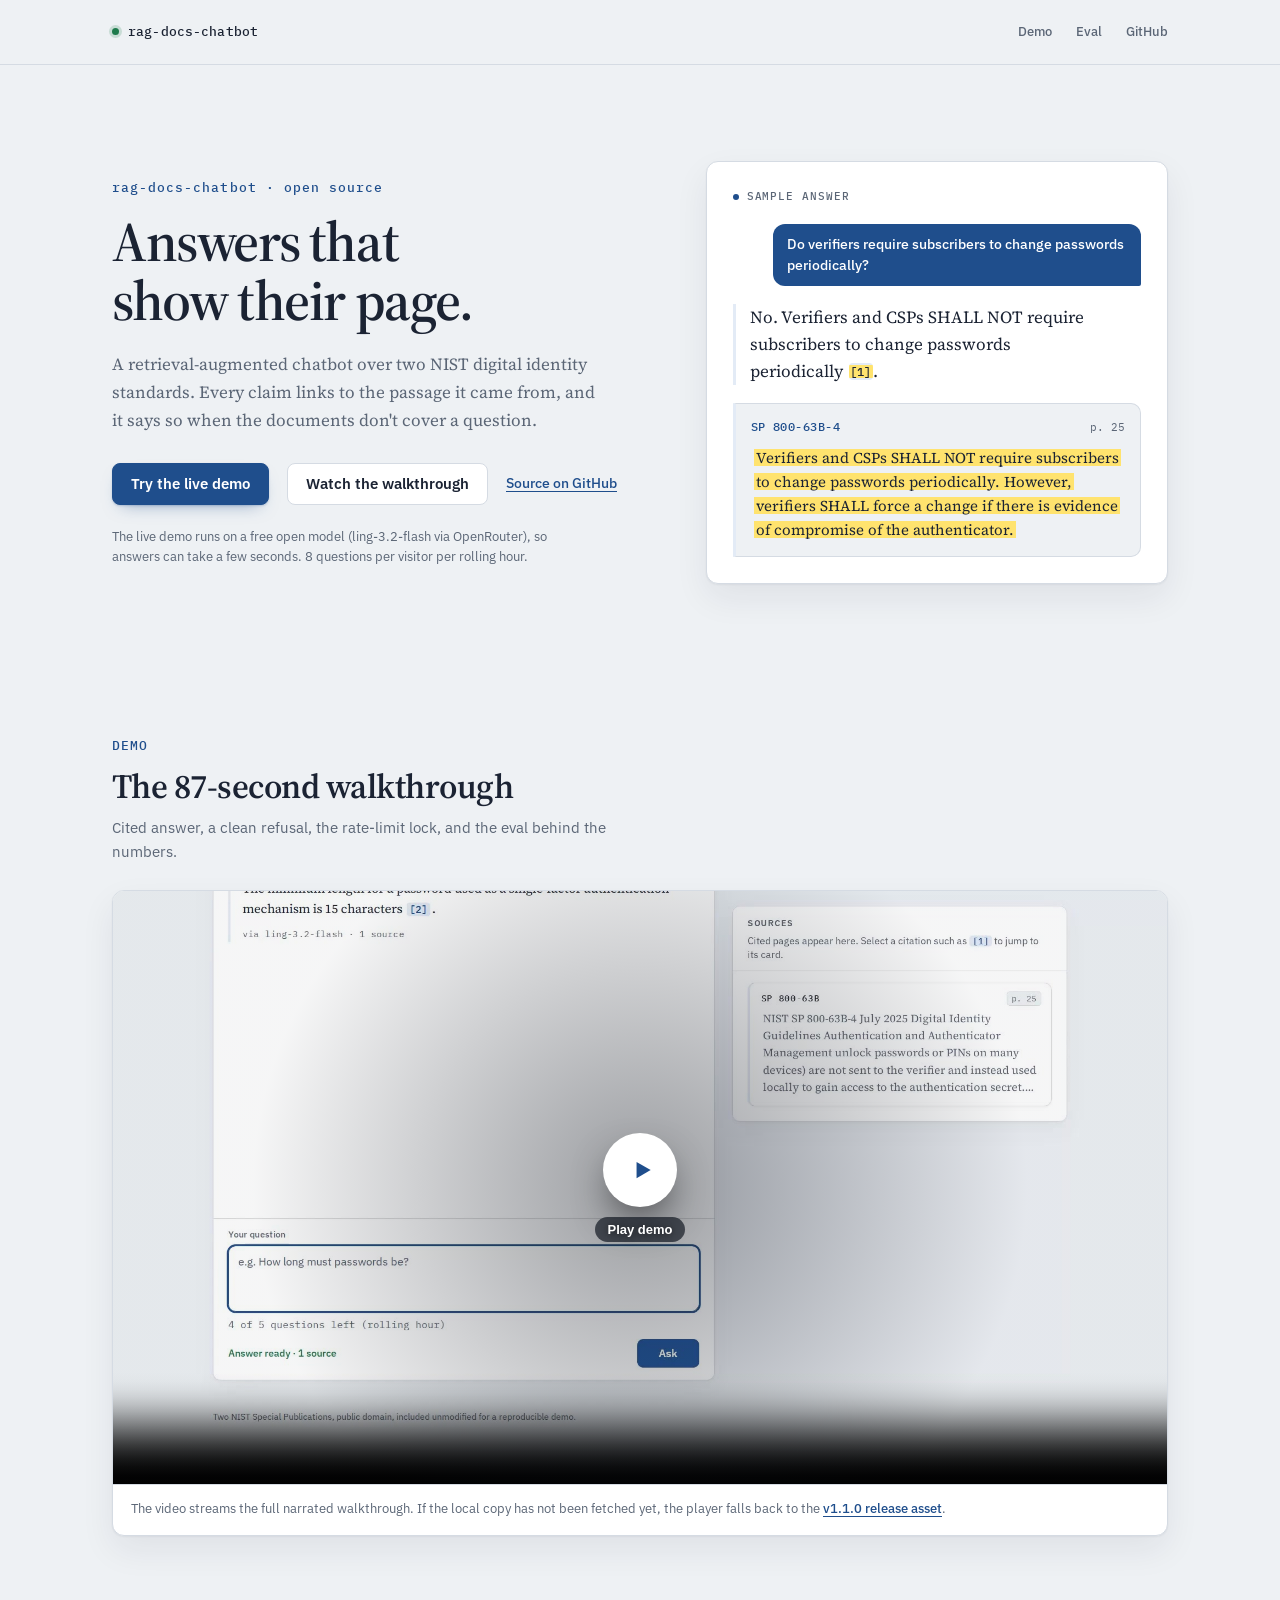
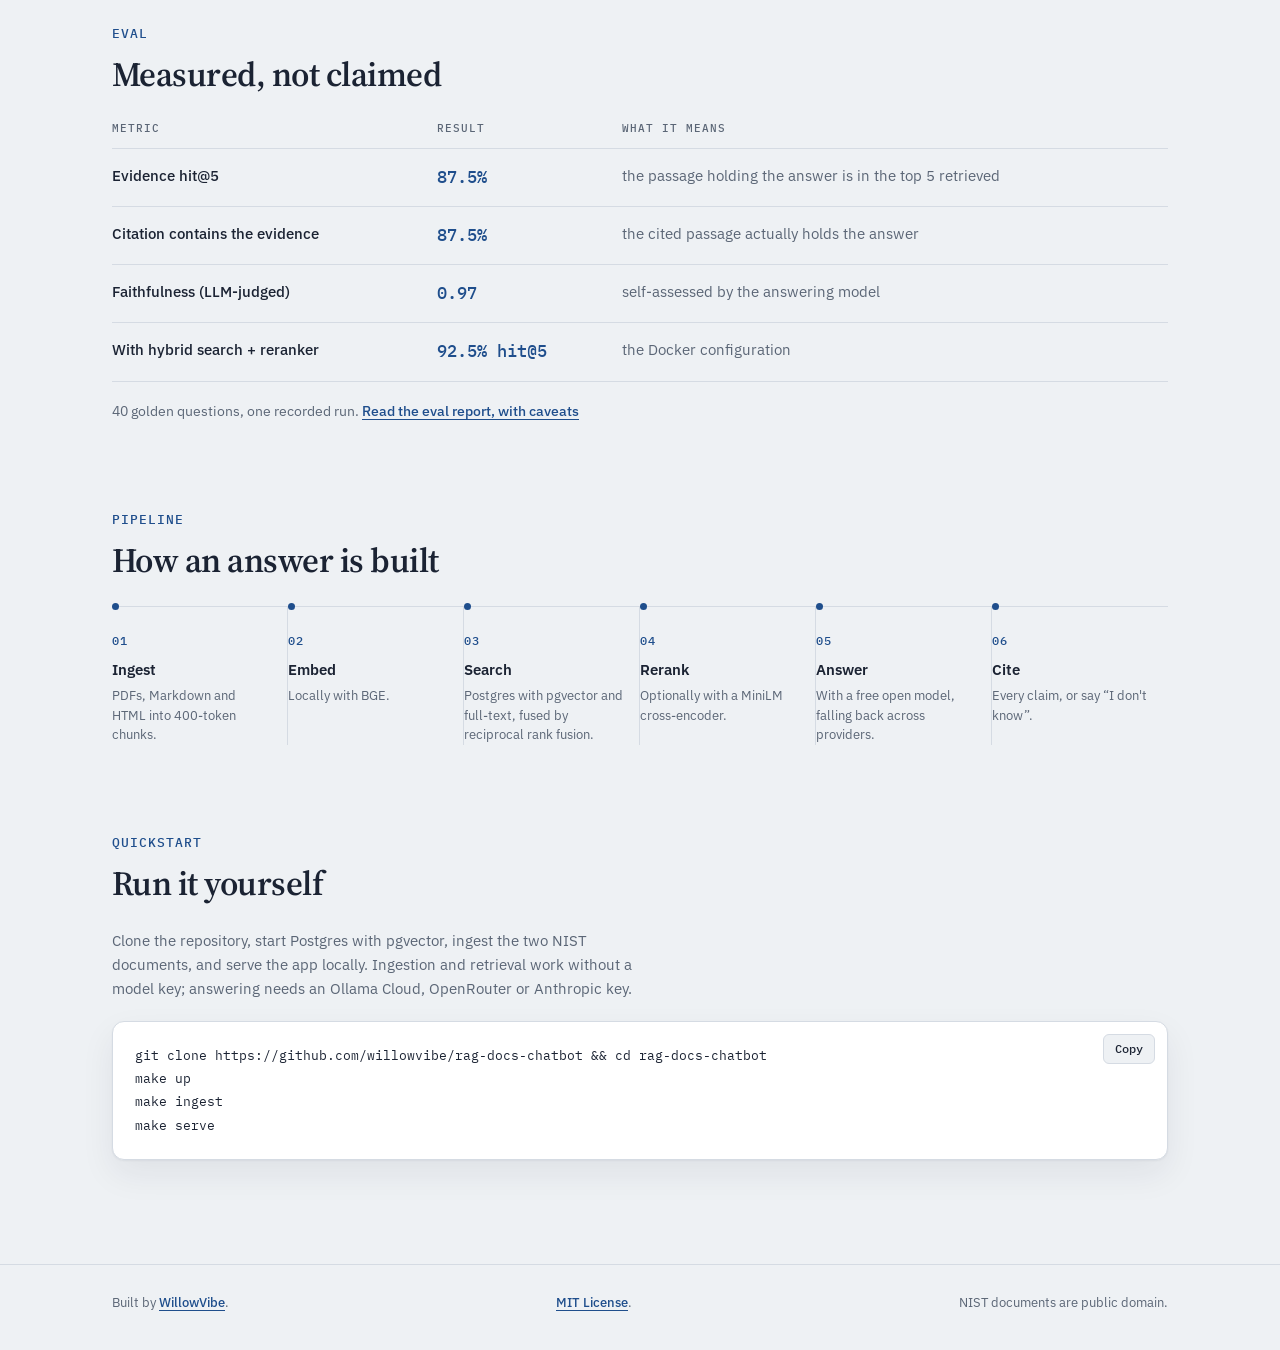
==== commit 7124cacb: "feat: re-recorded walkthrough, matching video cards, two fixes found on camera - Video cards (title," ====
--- a/site/index.html
+++ b/site/index.html
@@ -13,7 +13,7 @@
   <meta property="og:title" content="rag-docs-chatbot">
   <meta property="og:description" content="Cited answers over your documents, with an eval you can reproduce.">
   <meta property="og:url" content="https://willowvibe.github.io/rag-docs-chatbot/">
-  <meta property="og:image" content="https://willowvibe.github.io/rag-docs-chatbot/assets/rag-docs-chatbot-demo-poster.jpg">
+  <meta property="og:image" content="https://willowvibe.github.io/rag-docs-chatbot/assets/rag-docs-chatbot-demo-poster-v2.jpg">
   <link href="https://fonts.googleapis.com/css2?family=IBM+Plex+Mono:wght@400;500&family=IBM+Plex+Sans:wght@400;500;600&family=Source+Serif+4:opsz,wght@8..60,400;8..60,600&display=swap" rel="stylesheet">
   <style>
     :root {
@@ -906,7 +906,7 @@
     <section id="demo" class="section container" aria-labelledby="demo-title">
       <div class="section-head">
         <p class="kicker">DEMO</p>
-        <h2 id="demo-title">The 85-second walkthrough</h2>
+        <h2 id="demo-title">The 87-second walkthrough</h2>
         <p class="section-caption">Cited answer, a clean refusal, the rate-limit lock, and the eval behind the numbers.</p>
       </div>
 
@@ -920,12 +920,12 @@
             playsinline
             controls
             preload="auto"
-            poster="assets/rag-docs-chatbot-demo-poster.jpg"
+            poster="assets/rag-docs-chatbot-demo-poster-v2.jpg"
             aria-label="Narrated rag-docs-chatbot walkthrough">
-            <source src="assets/rag-docs-chatbot-demo.mp4" type="video/mp4">
-            <source src="https://github.com/willowvibe/rag-docs-chatbot/releases/download/v1.0.0/rag-docs-chatbot-demo.mp4" type="video/mp4">
+            <source src="assets/rag-docs-chatbot-demo-v2.mp4" type="video/mp4">
+            <source src="https://github.com/willowvibe/rag-docs-chatbot/releases/download/v1.1.0/rag-docs-chatbot-demo-v2.mp4" type="video/mp4">
             Your browser cannot play this video.
-            <a href="https://github.com/willowvibe/rag-docs-chatbot/releases/download/v1.0.0/rag-docs-chatbot-demo.mp4">Download the demo from the v1.0.0 release.</a>
+            <a href="https://github.com/willowvibe/rag-docs-chatbot/releases/download/v1.1.0/rag-docs-chatbot-demo-v2.mp4">Download the demo from the v1.1.0 release.</a>
           </video>
 
           <div class="play-overlay" id="play-overlay">
@@ -949,7 +949,7 @@
         <figcaption>
           The video streams the full narrated walkthrough. If the local copy has not been
           fetched yet, the player falls back to the
-          <a href="https://github.com/willowvibe/rag-docs-chatbot/releases/download/v1.0.0/rag-docs-chatbot-demo.mp4">v1.0.0 release asset</a>.
+          <a href="https://github.com/willowvibe/rag-docs-chatbot/releases/download/v1.1.0/rag-docs-chatbot-demo-v2.mp4">v1.1.0 release asset</a>.
         </figcaption>
       </figure>
     </section>
